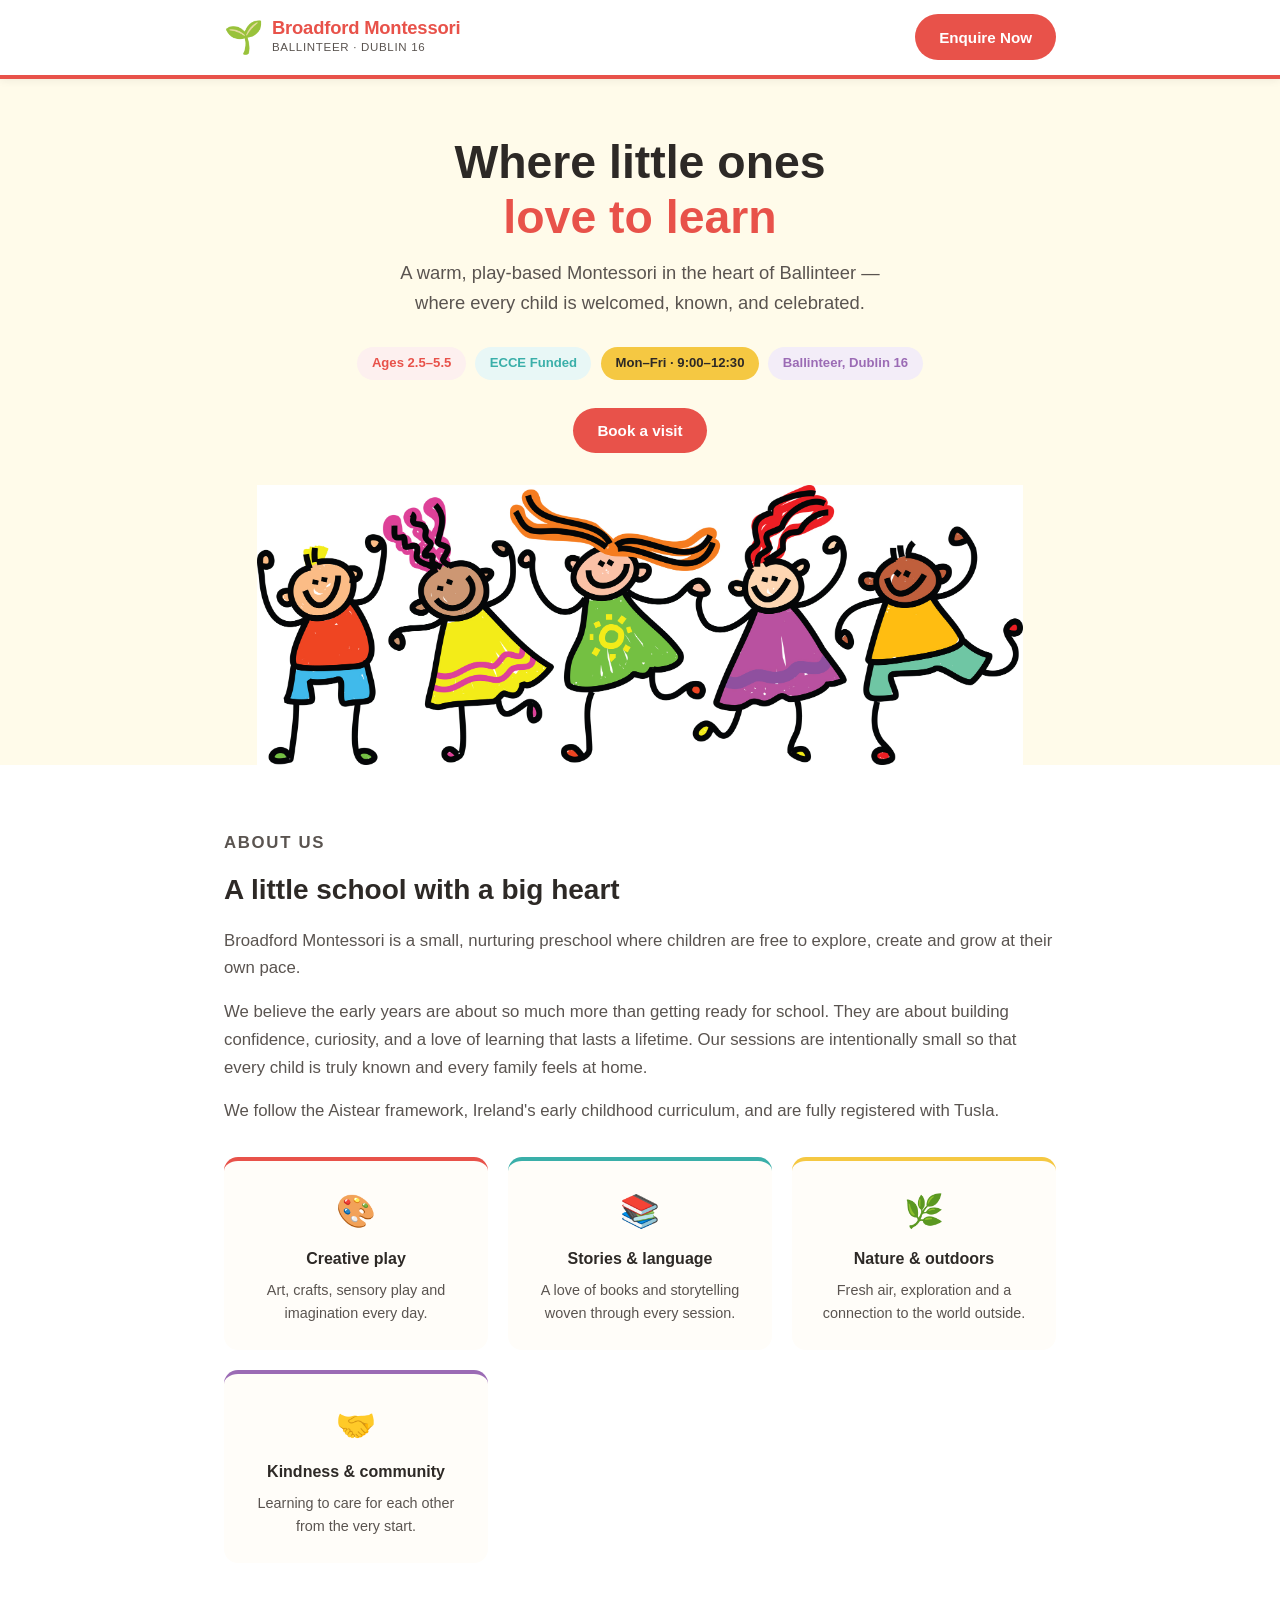
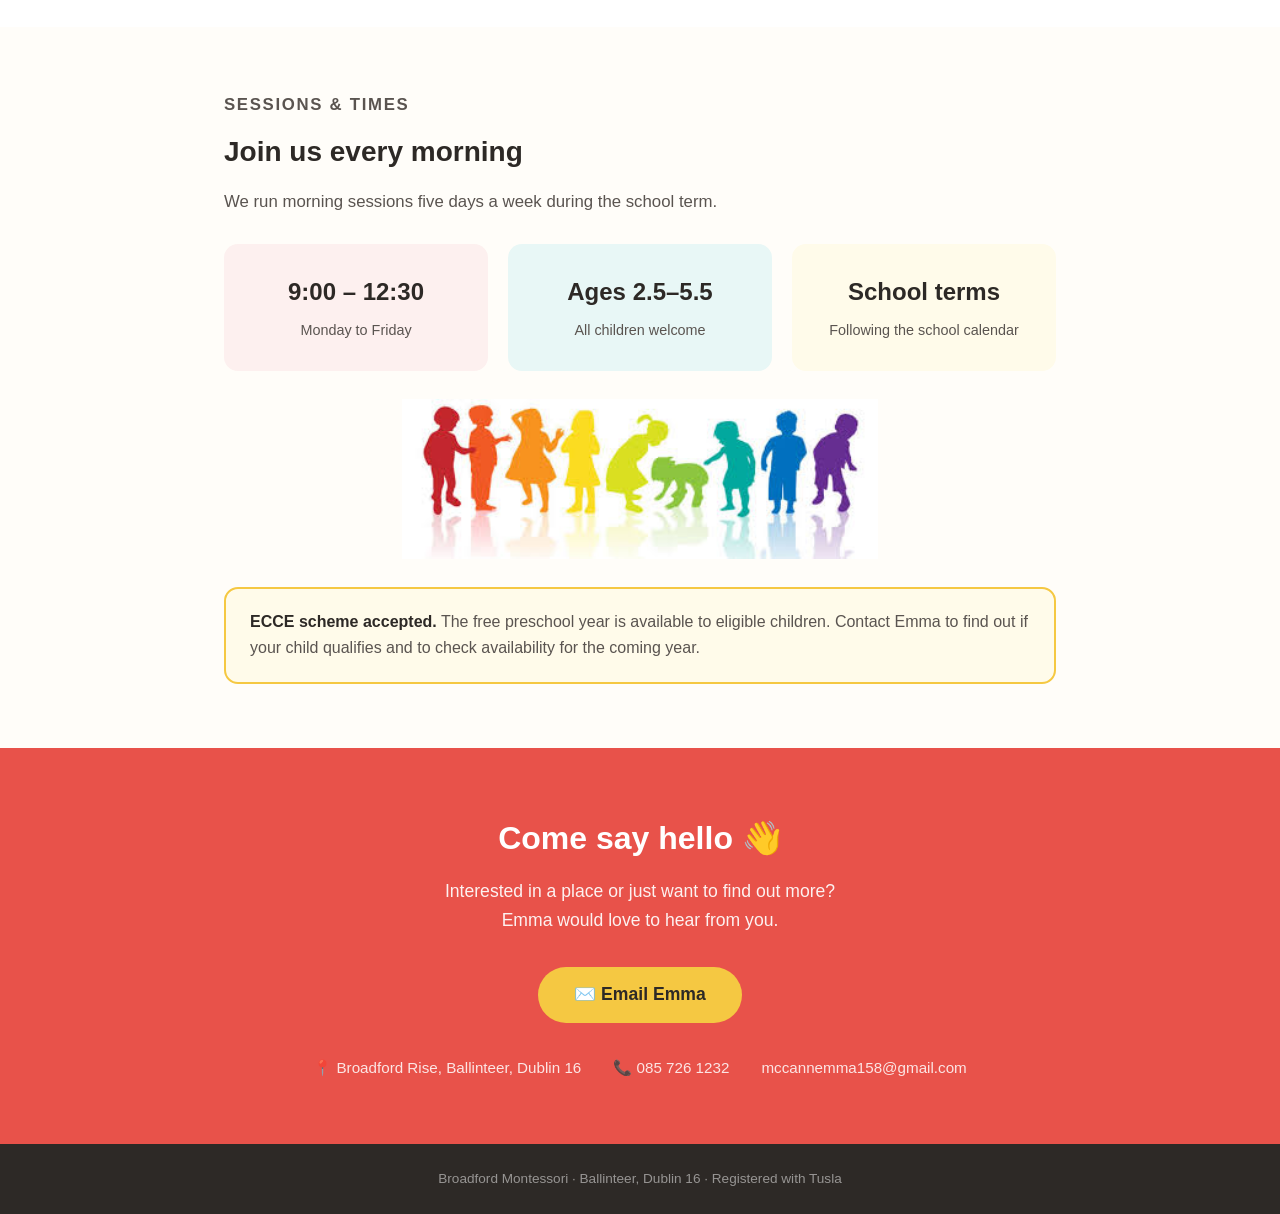
==== index.html @ edad9952 "Initial commit: Broadford Montessori placeholder site One-page site with hero, about, sessions and c" ====
<!DOCTYPE html>
<html lang="en">
<head>
  <meta charset="UTF-8">
  <meta name="viewport" content="width=device-width, initial-scale=1.0">
  <title>Broadford Montessori | Play-Based Early Learning in Ballinteer, Dublin 16</title>
  <meta name="description" content="Broadford Montessori offers play-based early learning for children aged 2.5–5.5 in Ballinteer, Dublin 16. ECCE funded. Morning sessions 9:00am–12:30pm.">
  <link rel="stylesheet" href="styles.css">
  <meta property="og:type" content="website">
  <meta property="og:site_name" content="Broadford Montessori">
  <meta property="og:title" content="Broadford Montessori | Play-Based Early Learning in Ballinteer">
  <meta property="og:description" content="Play-based early learning for children aged 2.5–5.5 in Ballinteer, Dublin 16. ECCE funded. Morning sessions 9:00am–12:30pm.">
  <meta property="og:url" content="https://broadfordmontessori.ie">
  <meta name="twitter:card" content="summary_large_image">
</head>
<body>

  <header class="site-header">
    <div class="container header-inner">
      <a href="#" class="logo-link" aria-label="Broadford Montessori, home">
        <span class="logo-icon" aria-hidden="true">🌱</span>
        <span class="logo-text">
          <span class="logo-title">Broadford Montessori</span>
          <span class="logo-sub">Ballinteer · Dublin 16</span>
        </span>
      </a>
      <a href="#contact" class="btn btn-primary header-cta">Enquire Now</a>
    </div>
  </header>

  <section class="hero">
    <div class="container">
      <div class="hero-text">
        <h1>Where little ones<br><span>love to learn</span></h1>
        <p>A warm, play-based Montessori in the heart of Ballinteer — where every child is welcomed, known, and celebrated.</p>
        <div class="hero-badges">
          <span class="badge badge-coral">Ages 2.5–5.5</span>
          <span class="badge badge-teal">ECCE Funded</span>
          <span class="badge badge-yellow">Mon–Fri · 9:00–12:30</span>
          <span class="badge badge-purple">Ballinteer, Dublin 16</span>
        </div>
        <a href="#contact" class="btn btn-primary">Book a visit</a>
      </div>
    </div>
    <img src="assets/images/Kids_cartoon.jpg" alt="Joyful children" class="hero-image" aria-hidden="true">
  </section>

  <section class="section section-alt" id="about">
    <div class="container">
      <p class="section-label">About us</p>
      <h2 class="section-title">A little school with a big heart</h2>
      <p class="lead">Broadford Montessori is a small, nurturing preschool where children are free to explore, create and grow at their own pace.</p>
      <p>We believe the early years are about so much more than getting ready for school. They are about building confidence, curiosity, and a love of learning that lasts a lifetime. Our sessions are intentionally small so that every child is truly known and every family feels at home.</p>
      <p>We follow the Aistear framework, Ireland's early childhood curriculum, and are fully registered with Tusla.</p>

      <div class="pillars">
        <div class="pillar">
          <div class="pillar-icon">🎨</div>
          <h3>Creative play</h3>
          <p>Art, crafts, sensory play and imagination every day.</p>
        </div>
        <div class="pillar">
          <div class="pillar-icon">📚</div>
          <h3>Stories &amp; language</h3>
          <p>A love of books and storytelling woven through every session.</p>
        </div>
        <div class="pillar">
          <div class="pillar-icon">🌿</div>
          <h3>Nature &amp; outdoors</h3>
          <p>Fresh air, exploration and a connection to the world outside.</p>
        </div>
        <div class="pillar">
          <div class="pillar-icon">🤝</div>
          <h3>Kindness &amp; community</h3>
          <p>Learning to care for each other from the very start.</p>
        </div>
      </div>
    </div>
  </section>

  <section class="section" id="sessions">
    <div class="container">
      <p class="section-label">Sessions &amp; times</p>
      <h2 class="section-title">Join us every morning</h2>
      <p>We run morning sessions five days a week during the school term.</p>

      <div class="sessions-row">
        <div class="session-card coral">
          <span class="time">9:00 – 12:30</span>
          <span class="label">Monday to Friday</span>
        </div>
        <div class="session-card teal">
          <span class="time">Ages 2.5–5.5</span>
          <span class="label">All children welcome</span>
        </div>
        <div class="session-card yellow">
          <span class="time">School terms</span>
          <span class="label">Following the school calendar</span>
        </div>
      </div>

      <img src="assets/images/rainbow kids.jpeg" alt="Children playing" class="sessions-image" aria-hidden="true">

      <div class="ecce-box">
        <strong>ECCE scheme accepted.</strong> The free preschool year is available to eligible children. Contact Emma to find out if your child qualifies and to check availability for the coming year.
      </div>
    </div>
  </section>

  <section class="contact-section" id="contact">
    <div class="container">
      <h2>Come say hello 👋</h2>
      <p>Interested in a place or just want to find out more?<br>Emma would love to hear from you.</p>
      <a href="mailto:mccannemma158@gmail.com" class="btn btn-yellow" style="font-size:1.1rem;padding:0.85rem 2.25rem;">✉️ Email Emma</a>
      <div class="contact-details">
        <span>📍 Broadford Rise, Ballinteer, Dublin 16</span>
        <a href="tel:+353857261232">📞 085 726 1232</a>
        <a href="mailto:mccannemma158@gmail.com">mccannemma158@gmail.com</a>
      </div>
    </div>
  </section>

  <footer class="site-footer">
    <div class="container">
      <p>Broadford Montessori · Ballinteer, Dublin 16 · Registered with Tusla</p>
    </div>
  </footer>

</body>
</html>
---- styles.css ----
/* ===========================
   Broadford Montessori – Styles
   =========================== */

:root {
  --coral:       #e8524a;
  --coral-light: #fdf0ef;
  --yellow:      #f5c842;
  --yellow-light:#fffbea;
  --teal:        #3aafa9;
  --teal-light:  #e8f7f6;
  --purple:      #9b6bb5;
  --white:       #ffffff;
  --cream:       #fffdf9;
  --text-dark:   #2d2926;
  --text-mid:    #5a5450;
  --radius:      14px;
}

*, *::before, *::after { box-sizing: border-box; margin: 0; padding: 0; }
html { scroll-behavior: smooth; }

body {
  font-family: -apple-system, BlinkMacSystemFont, "Segoe UI", Roboto, sans-serif;
  background: var(--cream);
  color: var(--text-dark);
  line-height: 1.65;
}

.container {
  max-width: 880px;
  margin: 0 auto;
  padding: 0 1.5rem;
}

/* ── Header ── */
.site-header {
  background: var(--white);
  border-bottom: 4px solid var(--coral);
  padding: 0.9rem 0;
  position: sticky;
  top: 0;
  z-index: 100;
  box-shadow: 0 2px 8px rgba(0,0,0,0.06);
}

.header-inner {
  display: flex;
  align-items: center;
  justify-content: space-between;
}

.logo-link {
  text-decoration: none;
  display: flex;
  align-items: center;
  gap: 0.5rem;
}

.logo-icon {
  font-size: 2rem;
  line-height: 1;
}

.logo-text { display: flex; flex-direction: column; }
.logo-title {
  font-size: 1.15rem;
  font-weight: 800;
  color: var(--coral);
  line-height: 1.1;
  letter-spacing: -0.01em;
}
.logo-sub {
  font-size: 0.72rem;
  color: var(--text-mid);
  text-transform: uppercase;
  letter-spacing: 0.06em;
}

.btn {
  display: inline-block;
  padding: 0.65rem 1.5rem;
  border-radius: 30px;
  font-weight: 700;
  text-decoration: none;
  font-size: 0.95rem;
  cursor: pointer;
  border: none;
  transition: transform 0.1s, box-shadow 0.1s;
}

.btn:hover { transform: translateY(-1px); box-shadow: 0 4px 12px rgba(0,0,0,0.15); }

.btn-primary { background: var(--coral); color: var(--white); }
.btn-yellow  { background: var(--yellow); color: var(--text-dark); }
.btn-teal    { background: var(--teal);   color: var(--white); }

/* ── Hero ── */
.hero {
  background: var(--yellow-light);
  padding: 3.5rem 0 0;
  text-align: center;
  overflow: hidden;
}

.hero-text { padding-bottom: 2rem; }

.hero h1 {
  font-size: clamp(2rem, 5vw, 2.9rem);
  font-weight: 800;
  color: var(--text-dark);
  margin-bottom: 0.75rem;
  line-height: 1.2;
}

.hero h1 span { color: var(--coral); }

.hero p {
  font-size: 1.15rem;
  color: var(--text-mid);
  max-width: 500px;
  margin: 0 auto 1.75rem;
}

.hero-badges {
  display: flex;
  gap: 0.6rem;
  justify-content: center;
  flex-wrap: wrap;
  margin-bottom: 1.75rem;
}

.badge {
  padding: 0.35rem 0.9rem;
  border-radius: 20px;
  font-size: 0.82rem;
  font-weight: 600;
}

.badge-coral  { background: var(--coral-light); color: var(--coral); }
.badge-teal   { background: var(--teal-light);  color: var(--teal); }
.badge-yellow { background: var(--yellow);       color: var(--text-dark); }
.badge-purple { background: #f3edf8;             color: var(--purple); }

.hero-image {
  width: 100%;
  max-height: 280px;
  object-fit: contain;
  object-position: bottom;
  display: block;
}

/* ── Sections ── */
.section { padding: 4rem 0; }
.section-alt { background: var(--white); }

.section-label {
  font-size: 0.78rem;
  font-weight: 700;
  text-transform: uppercase;
  letter-spacing: 0.1em;
  color: var(--coral);
  margin-bottom: 0.5rem;
}

.section-title {
  font-size: 1.75rem;
  font-weight: 800;
  color: var(--text-dark);
  margin-bottom: 1.25rem;
  line-height: 1.2;
}

.section p {
  color: var(--text-mid);
  margin-bottom: 1rem;
  font-size: 1.05rem;
}

.section p:last-of-type { margin-bottom: 0; }

.lead {
  font-size: 1.1rem;
  color: var(--text-dark);
  font-weight: 500;
  margin-bottom: 1rem;
}

/* ── About pillars ── */
.pillars {
  display: grid;
  grid-template-columns: repeat(auto-fit, minmax(200px, 1fr));
  gap: 1.25rem;
  margin-top: 2rem;
}

.pillar {
  background: var(--cream);
  border-radius: var(--radius);
  padding: 1.5rem;
  text-align: center;
  border-top: 4px solid var(--coral);
}

.pillar:nth-child(2) { border-top-color: var(--teal); }
.pillar:nth-child(3) { border-top-color: var(--yellow); }
.pillar:nth-child(4) { border-top-color: var(--purple); }

.pillar-icon { font-size: 2rem; margin-bottom: 0.5rem; }
.pillar h3   { font-size: 1rem; font-weight: 700; margin-bottom: 0.4rem; color: var(--text-dark); }
.pillar p    { font-size: 0.9rem; color: var(--text-mid); margin: 0; }

/* ── Sessions ── */
.sessions-row {
  display: grid;
  grid-template-columns: repeat(auto-fit, minmax(200px, 1fr));
  gap: 1.25rem;
  margin: 1.75rem 0;
}

.session-card {
  border-radius: var(--radius);
  padding: 1.75rem 1.5rem;
  text-align: center;
}

.session-card.coral  { background: var(--coral-light); }
.session-card.teal   { background: var(--teal-light); }
.session-card.yellow { background: var(--yellow-light); }

.session-card .time {
  font-size: 1.5rem;
  font-weight: 800;
  color: var(--text-dark);
  display: block;
  margin-bottom: 0.3rem;
}

.session-card .label {
  font-size: 0.9rem;
  color: var(--text-mid);
  font-weight: 500;
}

.sessions-image {
  width: 100%;
  max-height: 160px;
  object-fit: contain;
  display: block;
  margin: 1.5rem auto 0;
}

.ecce-box {
  background: var(--yellow-light);
  border: 2px solid var(--yellow);
  border-radius: var(--radius);
  padding: 1.25rem 1.5rem;
  margin-top: 1.75rem;
  font-size: 1rem;
  color: var(--text-mid);
}

.ecce-box strong { color: var(--text-dark); }

/* ── Contact ── */
.contact-section {
  background: var(--coral);
  color: var(--white);
  padding: 4rem 0;
  text-align: center;
}

.contact-section h2 {
  font-size: 2rem;
  font-weight: 800;
  margin-bottom: 0.75rem;
}

.contact-section p {
  opacity: 0.92;
  margin-bottom: 2rem;
  font-size: 1.1rem;
  color: var(--white);
}

.contact-details {
  display: flex;
  gap: 2rem;
  justify-content: center;
  flex-wrap: wrap;
  margin-top: 2rem;
  font-size: 0.95rem;
}

.contact-details a, .contact-details span {
  color: rgba(255,255,255,0.85);
  text-decoration: none;
}

.contact-details a:hover { color: var(--white); text-decoration: underline; }

/* ── Footer ── */
.site-footer {
  background: var(--text-dark);
  color: rgba(255,255,255,0.5);
  text-align: center;
  padding: 1.5rem 0;
  font-size: 0.85rem;
}

/* ── Mobile ── */
@media (max-width: 600px) {
  .header-cta { display: none; }
  .hero { padding: 2.5rem 0 0; }
  .hero-image { max-height: 200px; }
}
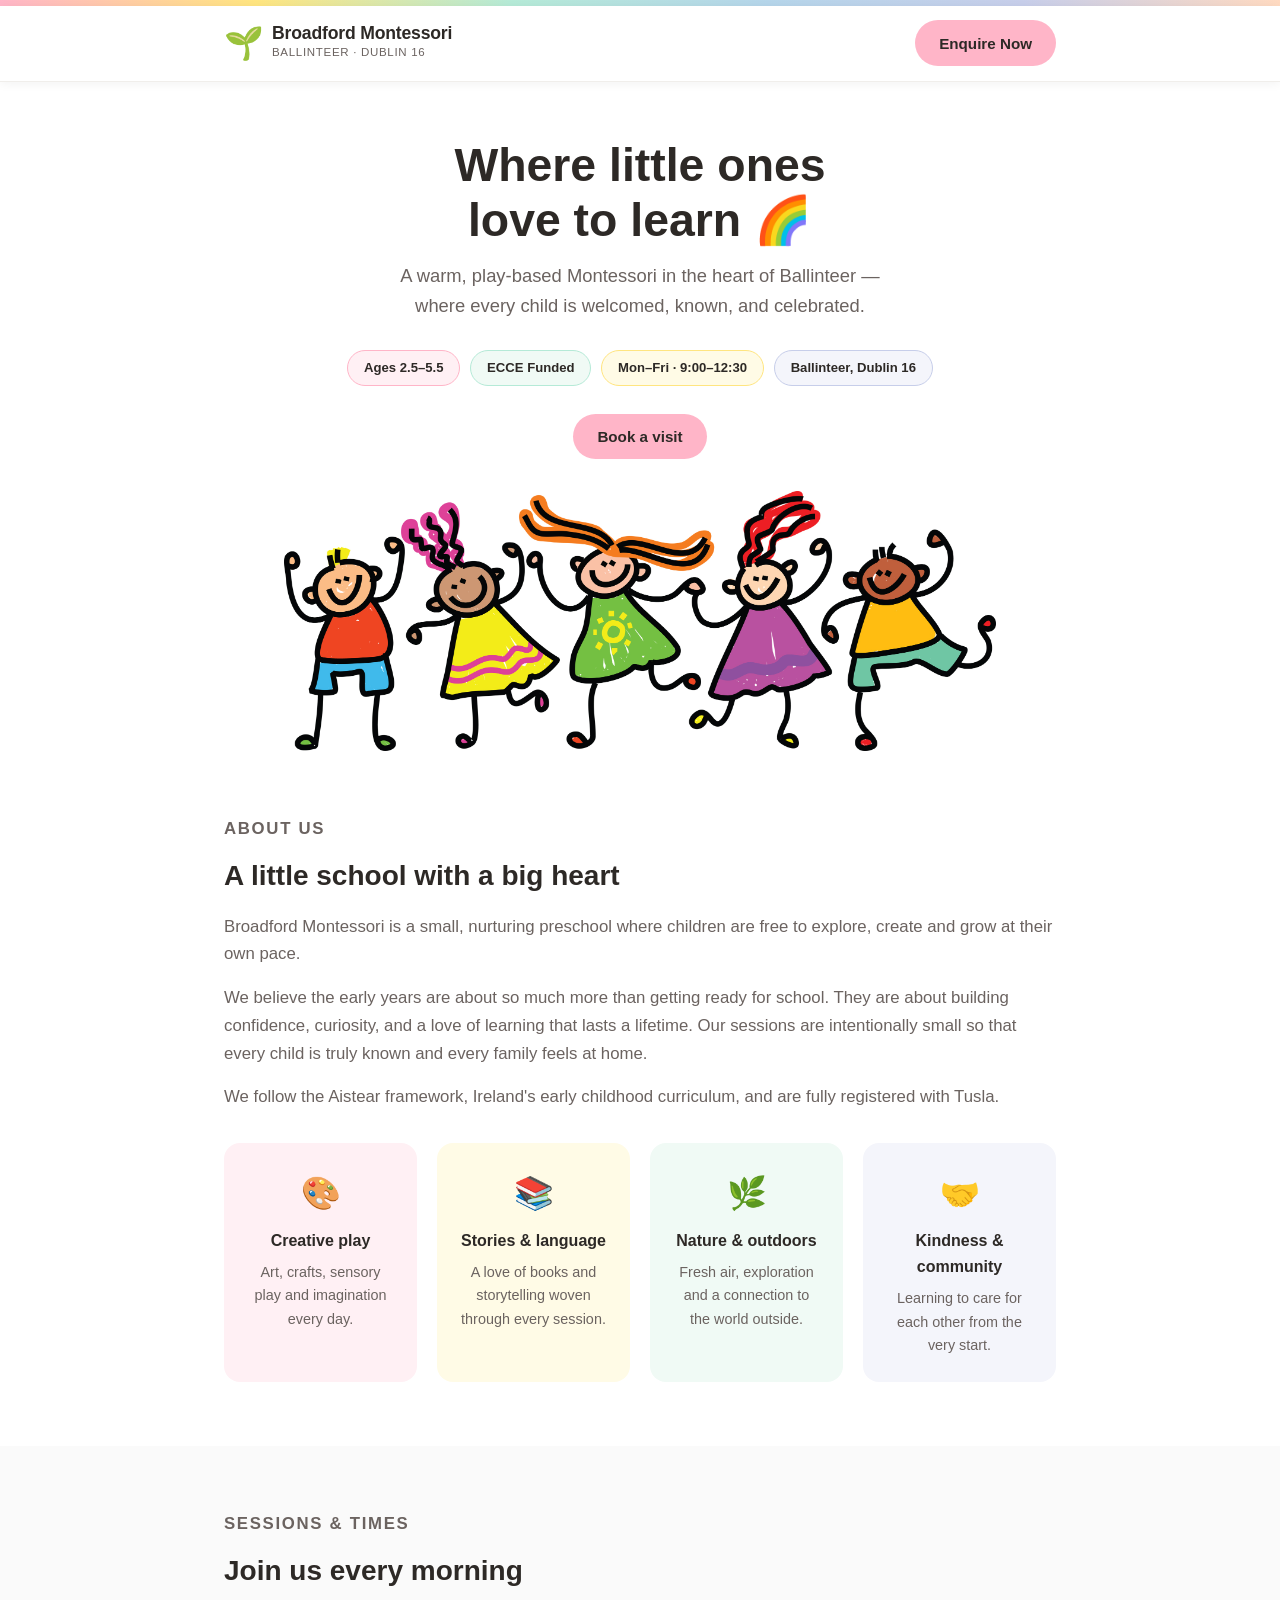
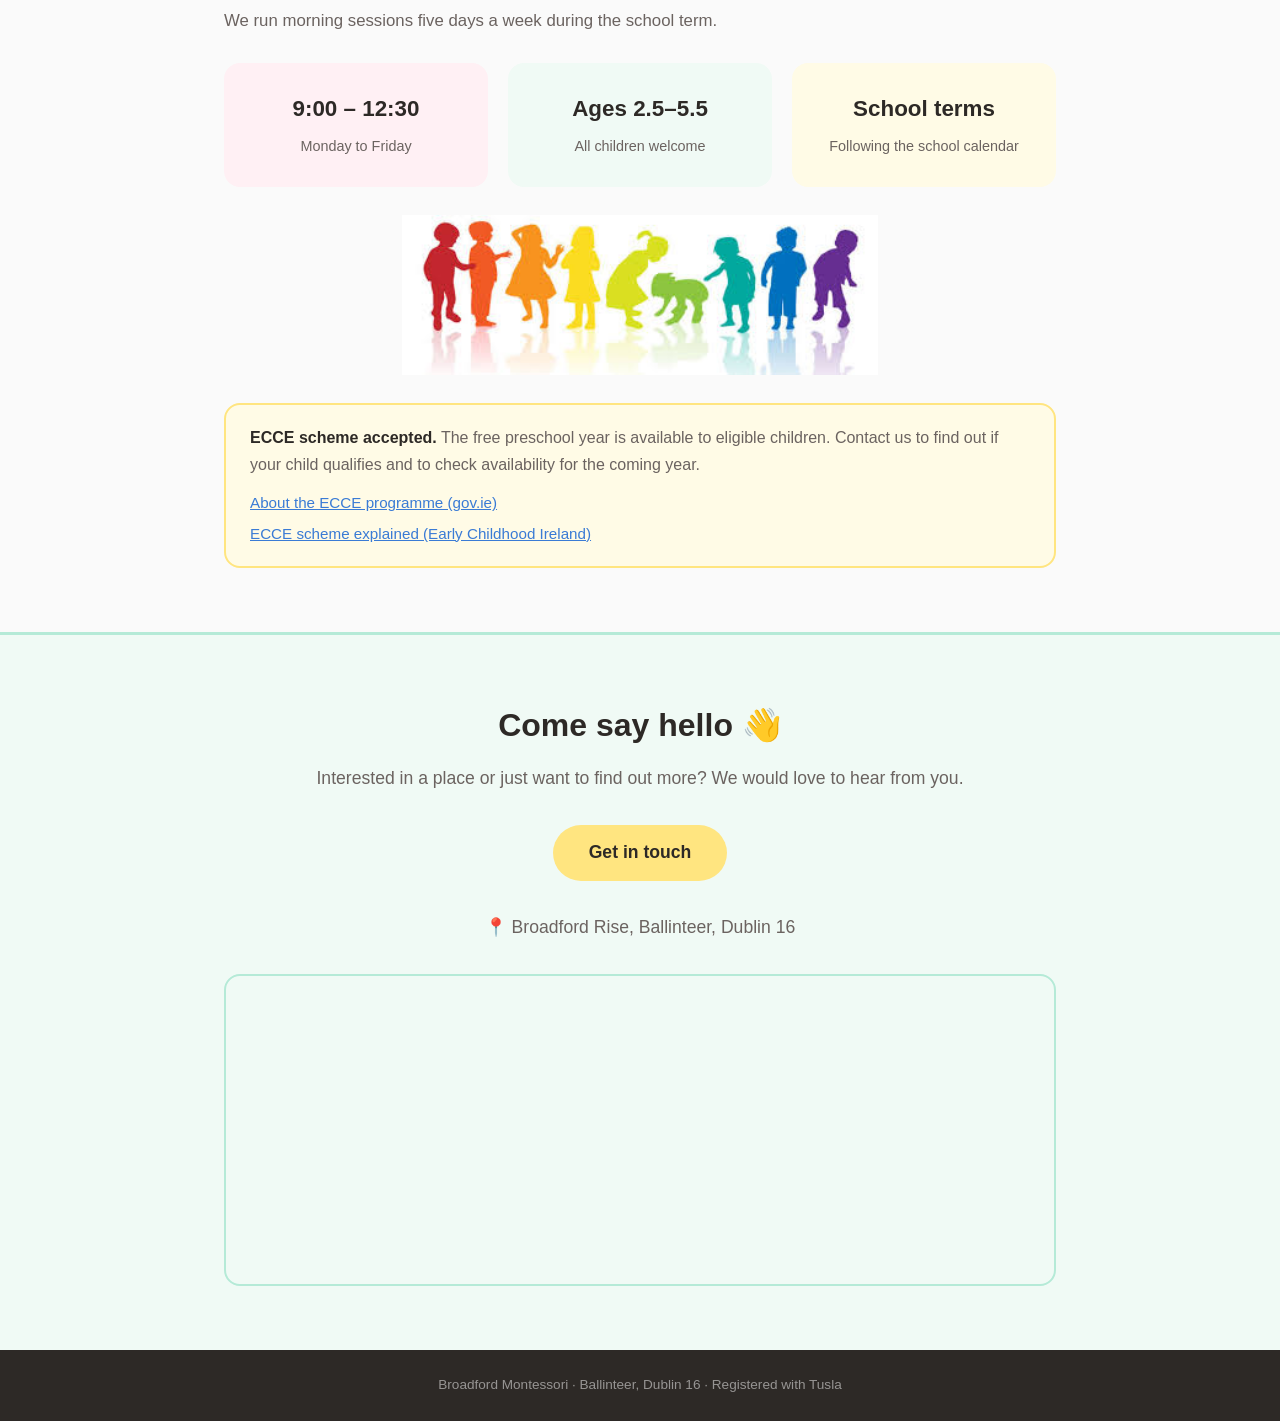
==== commit 9b87abcc: "Pastel rainbow redesign, hide contact details, add ECCE links and map White background with pastel r" ====
--- a/index.html
+++ b/index.html
@@ -15,6 +15,8 @@
 </head>
 <body>
 
+  <div class="rainbow-bar"></div>
+
   <header class="site-header">
     <div class="container header-inner">
       <a href="#" class="logo-link" aria-label="Broadford Montessori, home">
@@ -24,28 +26,28 @@
           <span class="logo-sub">Ballinteer · Dublin 16</span>
         </span>
       </a>
-      <a href="#contact" class="btn btn-primary header-cta">Enquire Now</a>
+      <a href="#contact" class="btn btn-pink header-cta">Enquire Now</a>
     </div>
   </header>
 
   <section class="hero">
     <div class="container">
       <div class="hero-text">
-        <h1>Where little ones<br><span>love to learn</span></h1>
+        <h1>Where little ones<br>love to learn 🌈</h1>
         <p>A warm, play-based Montessori in the heart of Ballinteer — where every child is welcomed, known, and celebrated.</p>
         <div class="hero-badges">
-          <span class="badge badge-coral">Ages 2.5–5.5</span>
-          <span class="badge badge-teal">ECCE Funded</span>
+          <span class="badge badge-pink">Ages 2.5–5.5</span>
+          <span class="badge badge-mint">ECCE Funded</span>
           <span class="badge badge-yellow">Mon–Fri · 9:00–12:30</span>
-          <span class="badge badge-purple">Ballinteer, Dublin 16</span>
+          <span class="badge badge-lav">Ballinteer, Dublin 16</span>
         </div>
-        <a href="#contact" class="btn btn-primary">Book a visit</a>
+        <a href="#contact" class="btn btn-pink">Book a visit</a>
       </div>
     </div>
     <img src="assets/images/Kids_cartoon.jpg" alt="Joyful children" class="hero-image" aria-hidden="true">
   </section>
 
-  <section class="section section-alt" id="about">
+  <section class="section" id="about">
     <div class="container">
       <p class="section-label">About us</p>
       <h2 class="section-title">A little school with a big heart</h2>
@@ -78,18 +80,18 @@
     </div>
   </section>
 
-  <section class="section" id="sessions">
+  <section class="section" style="background:#fafafa;" id="sessions">
     <div class="container">
       <p class="section-label">Sessions &amp; times</p>
       <h2 class="section-title">Join us every morning</h2>
       <p>We run morning sessions five days a week during the school term.</p>
 
       <div class="sessions-row">
-        <div class="session-card coral">
+        <div class="session-card pink">
           <span class="time">9:00 – 12:30</span>
           <span class="label">Monday to Friday</span>
         </div>
-        <div class="session-card teal">
+        <div class="session-card mint">
           <span class="time">Ages 2.5–5.5</span>
           <span class="label">All children welcome</span>
         </div>
@@ -102,7 +104,11 @@
       <img src="assets/images/rainbow kids.jpeg" alt="Children playing" class="sessions-image" aria-hidden="true">
 
       <div class="ecce-box">
-        <strong>ECCE scheme accepted.</strong> The free preschool year is available to eligible children. Contact Emma to find out if your child qualifies and to check availability for the coming year.
+        <strong>ECCE scheme accepted.</strong> The free preschool year is available to eligible children. Contact us to find out if your child qualifies and to check availability for the coming year.
+        <div class="ecce-links">
+          <a href="https://www.gov.ie/en/department-of-children-disability-and-equality/publications/early-childhood-care-and-education-programme-ecce/" target="_blank" rel="noopener">About the ECCE programme (gov.ie)</a>
+          <a href="https://www.earlychildhoodireland.ie/childcare-search/the-ecce-scheme/" target="_blank" rel="noopener">ECCE scheme explained (Early Childhood Ireland)</a>
+        </div>
       </div>
     </div>
   </section>
@@ -110,12 +116,11 @@
   <section class="contact-section" id="contact">
     <div class="container">
       <h2>Come say hello 👋</h2>
-      <p>Interested in a place or just want to find out more?<br>Emma would love to hear from you.</p>
-      <a href="mailto:mccannemma158@gmail.com" class="btn btn-yellow" style="font-size:1.1rem;padding:0.85rem 2.25rem;">✉️ Email Emma</a>
-      <div class="contact-details">
-        <span>📍 Broadford Rise, Ballinteer, Dublin 16</span>
-        <a href="tel:+353857261232">📞 085 726 1232</a>
-        <a href="mailto:mccannemma158@gmail.com">mccannemma158@gmail.com</a>
+      <p>Interested in a place or just want to find out more? We would love to hear from you.</p>
+      <a href="mailto:mccannemma158@gmail.com" class="btn btn-yellow" style="font-size:1.1rem;padding:0.85rem 2.25rem;">Get in touch</a>
+      <p class="contact-address">📍 Broadford Rise, Ballinteer, Dublin 16</p>
+      <div class="map-shell">
+        <iframe src="https://www.google.com/maps/embed?pb=!1m18!1m12!1m3!1d2385.793290486956!2d-6.259234623258485!3d53.275323272268814!2m3!1f0!2f0!3f0!3m2!1i1024!2i768!4f13.1!3m3!1m2!1s0x48670bd69d5f4431%3A0xcf101df83e568f32!2s115th%20Ballinteer%20Scout%20Group!5e0!3m2!1sen!2sie!4v1776211338834!5m2!1sen!2sie" height="300" style="border:0;width:100%;" allowfullscreen="" loading="lazy" referrerpolicy="no-referrer-when-downgrade" title="Broadford Montessori location on Google Maps"></iframe>
       </div>
     </div>
   </section>
--- a/styles.css
+++ b/styles.css
@@ -3,18 +3,22 @@
    =========================== */
 
 :root {
-  --coral:       #e8524a;
-  --coral-light: #fdf0ef;
-  --yellow:      #f5c842;
-  --yellow-light:#fffbea;
-  --teal:        #3aafa9;
-  --teal-light:  #e8f7f6;
-  --purple:      #9b6bb5;
-  --white:       #ffffff;
-  --cream:       #fffdf9;
-  --text-dark:   #2d2926;
-  --text-mid:    #5a5450;
-  --radius:      14px;
+  --pink:     #ffb5c8;
+  --pink-bg:  #fff0f4;
+  --yellow:   #ffe580;
+  --yellow-bg:#fffbe6;
+  --mint:     #b5ead7;
+  --mint-bg:  #f0faf5;
+  --lavender: #c7ceea;
+  --lav-bg:   #f4f5fb;
+  --peach:    #ffdac1;
+  --peach-bg: #fff6f0;
+  --sky:      #b5d5ea;
+  --sky-bg:   #f0f7fc;
+  --white:    #ffffff;
+  --text:     #2d2926;
+  --text-mid: #6b6360;
+  --radius:   16px;
 }
 
 *, *::before, *::after { box-sizing: border-box; margin: 0; padding: 0; }
@@ -22,8 +26,8 @@
 
 body {
   font-family: -apple-system, BlinkMacSystemFont, "Segoe UI", Roboto, sans-serif;
-  background: var(--cream);
-  color: var(--text-dark);
+  background: var(--white);
+  color: var(--text);
   line-height: 1.65;
 }
 
@@ -33,15 +37,21 @@
   padding: 0 1.5rem;
 }
 
+/* ── Rainbow top bar ── */
+.rainbow-bar {
+  height: 6px;
+  background: linear-gradient(to right, #ffb5c8, #ffe580, #b5ead7, #b5d5ea, #c7ceea, #ffdac1);
+}
+
 /* ── Header ── */
 .site-header {
   background: var(--white);
-  border-bottom: 4px solid var(--coral);
+  border-bottom: 1px solid #f0eeeb;
   padding: 0.9rem 0;
   position: sticky;
   top: 0;
   z-index: 100;
-  box-shadow: 0 2px 8px rgba(0,0,0,0.06);
+  box-shadow: 0 2px 10px rgba(0,0,0,0.05);
 }
 
 .header-inner {
@@ -57,16 +67,13 @@
   gap: 0.5rem;
 }
 
-.logo-icon {
-  font-size: 2rem;
-  line-height: 1;
-}
+.logo-icon { font-size: 2rem; line-height: 1; }
 
 .logo-text { display: flex; flex-direction: column; }
 .logo-title {
-  font-size: 1.15rem;
-  font-weight: 800;
-  color: var(--coral);
+  font-size: 1.1rem;
+  font-weight: 800;
+  color: var(--text);
   line-height: 1.1;
   letter-spacing: -0.01em;
 }
@@ -89,15 +96,15 @@
   transition: transform 0.1s, box-shadow 0.1s;
 }
 
-.btn:hover { transform: translateY(-1px); box-shadow: 0 4px 12px rgba(0,0,0,0.15); }
-
-.btn-primary { background: var(--coral); color: var(--white); }
-.btn-yellow  { background: var(--yellow); color: var(--text-dark); }
-.btn-teal    { background: var(--teal);   color: var(--white); }
+.btn:hover { transform: translateY(-1px); box-shadow: 0 4px 14px rgba(0,0,0,0.12); }
+
+.btn-pink    { background: var(--pink);    color: var(--text); }
+.btn-yellow  { background: var(--yellow);  color: var(--text); }
+.btn-mint    { background: var(--mint);    color: var(--text); }
 
 /* ── Hero ── */
 .hero {
-  background: var(--yellow-light);
+  background: var(--white);
   padding: 3.5rem 0 0;
   text-align: center;
   overflow: hidden;
@@ -108,12 +115,10 @@
 .hero h1 {
   font-size: clamp(2rem, 5vw, 2.9rem);
   font-weight: 800;
-  color: var(--text-dark);
+  color: var(--text);
   margin-bottom: 0.75rem;
   line-height: 1.2;
 }
-
-.hero h1 span { color: var(--coral); }
 
 .hero p {
   font-size: 1.15rem;
@@ -131,20 +136,21 @@
 }
 
 .badge {
-  padding: 0.35rem 0.9rem;
+  padding: 0.38rem 1rem;
   border-radius: 20px;
   font-size: 0.82rem;
   font-weight: 600;
-}
-
-.badge-coral  { background: var(--coral-light); color: var(--coral); }
-.badge-teal   { background: var(--teal-light);  color: var(--teal); }
-.badge-yellow { background: var(--yellow);       color: var(--text-dark); }
-.badge-purple { background: #f3edf8;             color: var(--purple); }
+  color: var(--text);
+}
+
+.badge-pink    { background: var(--pink-bg);   border: 1.5px solid var(--pink); }
+.badge-yellow  { background: var(--yellow-bg); border: 1.5px solid var(--yellow); }
+.badge-mint    { background: var(--mint-bg);   border: 1.5px solid var(--mint); }
+.badge-lav     { background: var(--lav-bg);    border: 1.5px solid var(--lavender); }
 
 .hero-image {
   width: 100%;
-  max-height: 280px;
+  max-height: 260px;
   object-fit: contain;
   object-position: bottom;
   display: block;
@@ -152,21 +158,20 @@
 
 /* ── Sections ── */
 .section { padding: 4rem 0; }
-.section-alt { background: var(--white); }
 
 .section-label {
   font-size: 0.78rem;
   font-weight: 700;
   text-transform: uppercase;
   letter-spacing: 0.1em;
-  color: var(--coral);
+  color: var(--text-mid);
   margin-bottom: 0.5rem;
 }
 
 .section-title {
   font-size: 1.75rem;
   font-weight: 800;
-  color: var(--text-dark);
+  color: var(--text);
   margin-bottom: 1.25rem;
   line-height: 1.2;
 }
@@ -178,36 +183,29 @@
 }
 
 .section p:last-of-type { margin-bottom: 0; }
-
-.lead {
-  font-size: 1.1rem;
-  color: var(--text-dark);
-  font-weight: 500;
-  margin-bottom: 1rem;
-}
-
-/* ── About pillars ── */
+.lead { font-size: 1.1rem; color: var(--text); font-weight: 500; margin-bottom: 1rem; }
+
+/* ── Pillars ── */
 .pillars {
   display: grid;
-  grid-template-columns: repeat(auto-fit, minmax(200px, 1fr));
+  grid-template-columns: repeat(auto-fit, minmax(190px, 1fr));
   gap: 1.25rem;
   margin-top: 2rem;
 }
 
 .pillar {
-  background: var(--cream);
   border-radius: var(--radius);
   padding: 1.5rem;
   text-align: center;
-  border-top: 4px solid var(--coral);
-}
-
-.pillar:nth-child(2) { border-top-color: var(--teal); }
-.pillar:nth-child(3) { border-top-color: var(--yellow); }
-.pillar:nth-child(4) { border-top-color: var(--purple); }
+}
+
+.pillar:nth-child(1) { background: var(--pink-bg); }
+.pillar:nth-child(2) { background: var(--yellow-bg); }
+.pillar:nth-child(3) { background: var(--mint-bg); }
+.pillar:nth-child(4) { background: var(--lav-bg); }
 
 .pillar-icon { font-size: 2rem; margin-bottom: 0.5rem; }
-.pillar h3   { font-size: 1rem; font-weight: 700; margin-bottom: 0.4rem; color: var(--text-dark); }
+.pillar h3   { font-size: 1rem; font-weight: 700; margin-bottom: 0.4rem; color: var(--text); }
 .pillar p    { font-size: 0.9rem; color: var(--text-mid); margin: 0; }
 
 /* ── Sessions ── */
@@ -224,14 +222,14 @@
   text-align: center;
 }
 
-.session-card.coral  { background: var(--coral-light); }
-.session-card.teal   { background: var(--teal-light); }
-.session-card.yellow { background: var(--yellow-light); }
+.session-card.pink    { background: var(--pink-bg); }
+.session-card.mint    { background: var(--mint-bg); }
+.session-card.yellow  { background: var(--yellow-bg); }
 
 .session-card .time {
-  font-size: 1.5rem;
-  font-weight: 800;
-  color: var(--text-dark);
+  font-size: 1.4rem;
+  font-weight: 800;
+  color: var(--text);
   display: block;
   margin-bottom: 0.3rem;
 }
@@ -251,7 +249,7 @@
 }
 
 .ecce-box {
-  background: var(--yellow-light);
+  background: var(--yellow-bg);
   border: 2px solid var(--yellow);
   border-radius: var(--radius);
   padding: 1.25rem 1.5rem;
@@ -260,48 +258,56 @@
   color: var(--text-mid);
 }
 
-.ecce-box strong { color: var(--text-dark); }
+.ecce-box strong { color: var(--text); }
+
+.ecce-links {
+  margin-top: 0.75rem;
+  display: flex;
+  flex-direction: column;
+  gap: 0.35rem;
+  font-size: 0.95rem;
+}
+
+.ecce-links a { color: #3a7bd5; }
+.ecce-links a:hover { text-decoration: underline; }
 
 /* ── Contact ── */
 .contact-section {
-  background: var(--coral);
-  color: var(--white);
+  background: var(--mint-bg);
   padding: 4rem 0;
   text-align: center;
+  border-top: 3px solid var(--mint);
 }
 
 .contact-section h2 {
   font-size: 2rem;
   font-weight: 800;
   margin-bottom: 0.75rem;
-}
-
-.contact-section p {
-  opacity: 0.92;
+  color: var(--text);
+}
+
+.contact-section > .container > p {
+  color: var(--text-mid);
   margin-bottom: 2rem;
   font-size: 1.1rem;
-  color: var(--white);
-}
-
-.contact-details {
-  display: flex;
-  gap: 2rem;
-  justify-content: center;
-  flex-wrap: wrap;
+}
+
+.contact-address {
   margin-top: 2rem;
   font-size: 0.95rem;
-}
-
-.contact-details a, .contact-details span {
-  color: rgba(255,255,255,0.85);
-  text-decoration: none;
-}
-
-.contact-details a:hover { color: var(--white); text-decoration: underline; }
+  color: var(--text-mid);
+}
+
+.map-shell {
+  margin-top: 2rem;
+  border-radius: var(--radius);
+  overflow: hidden;
+  border: 2px solid var(--mint);
+}
 
 /* ── Footer ── */
 .site-footer {
-  background: var(--text-dark);
+  background: var(--text);
   color: rgba(255,255,255,0.5);
   text-align: center;
   padding: 1.5rem 0;
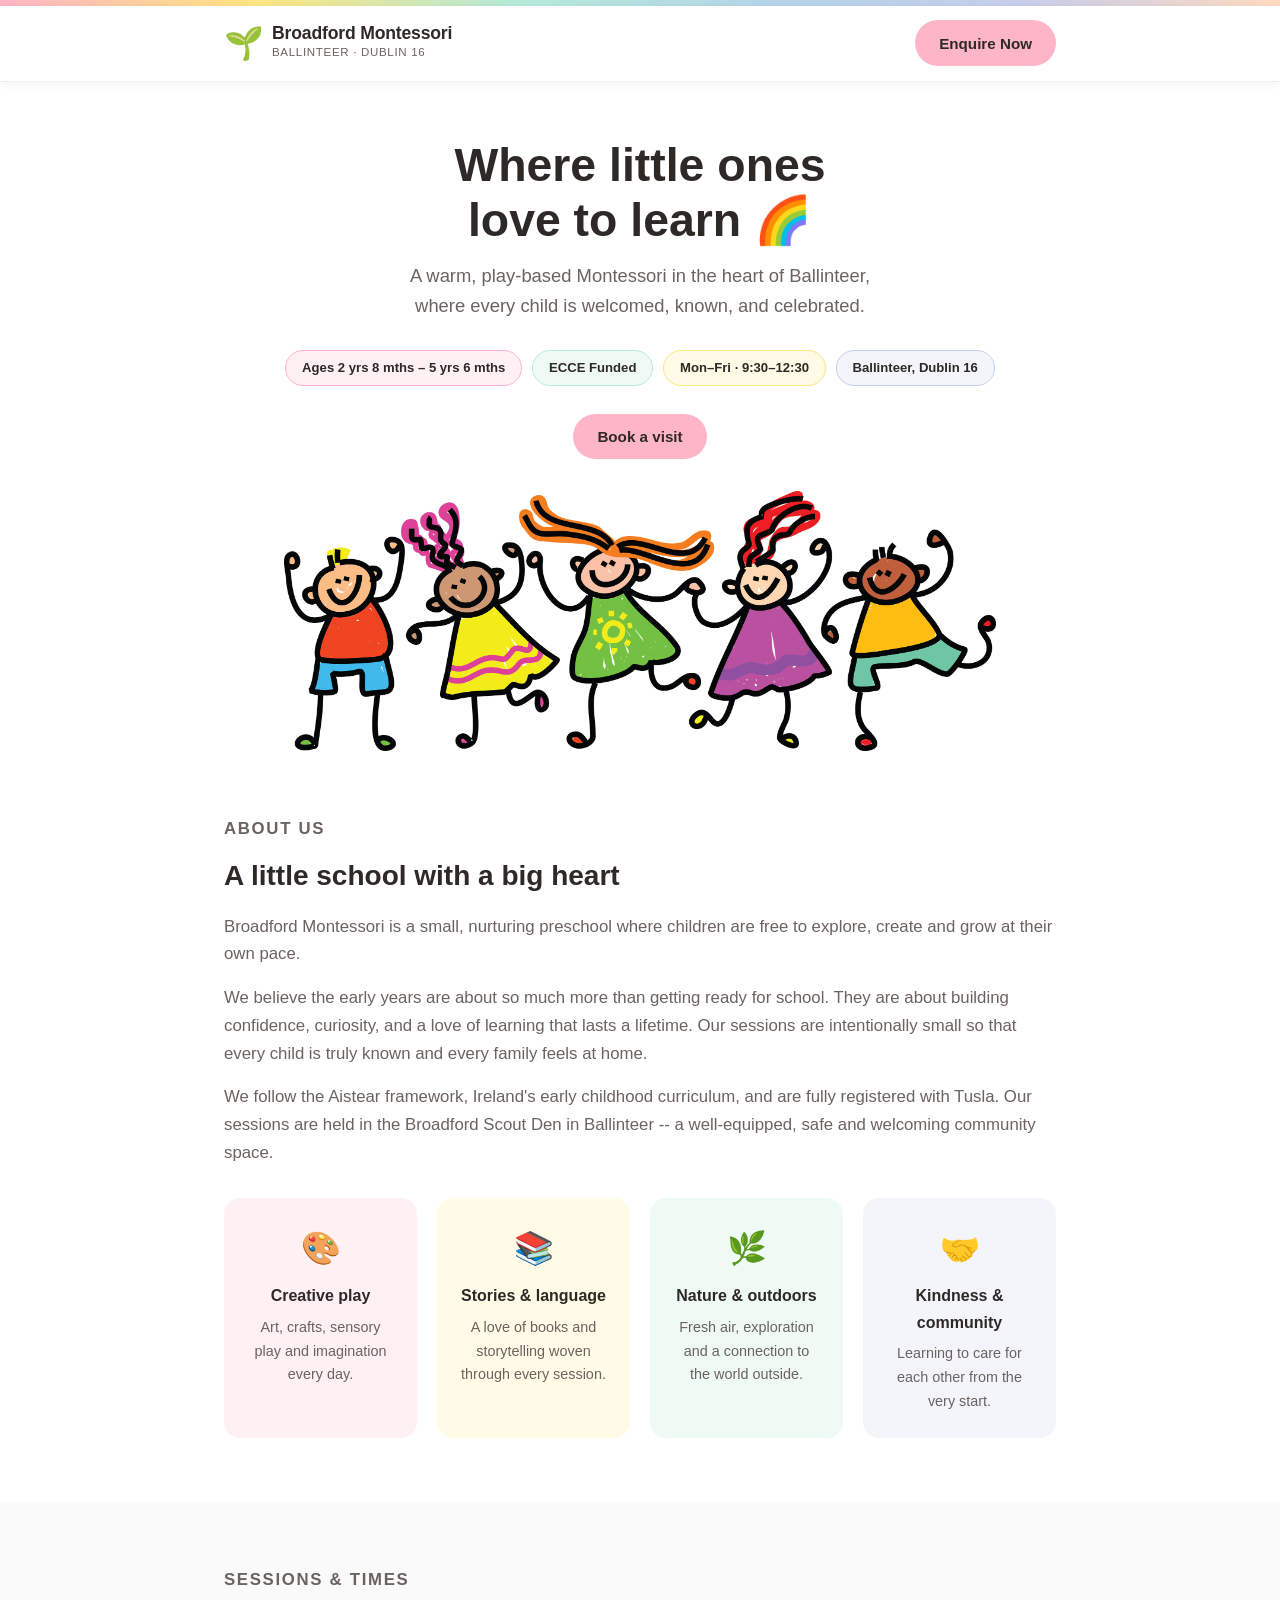
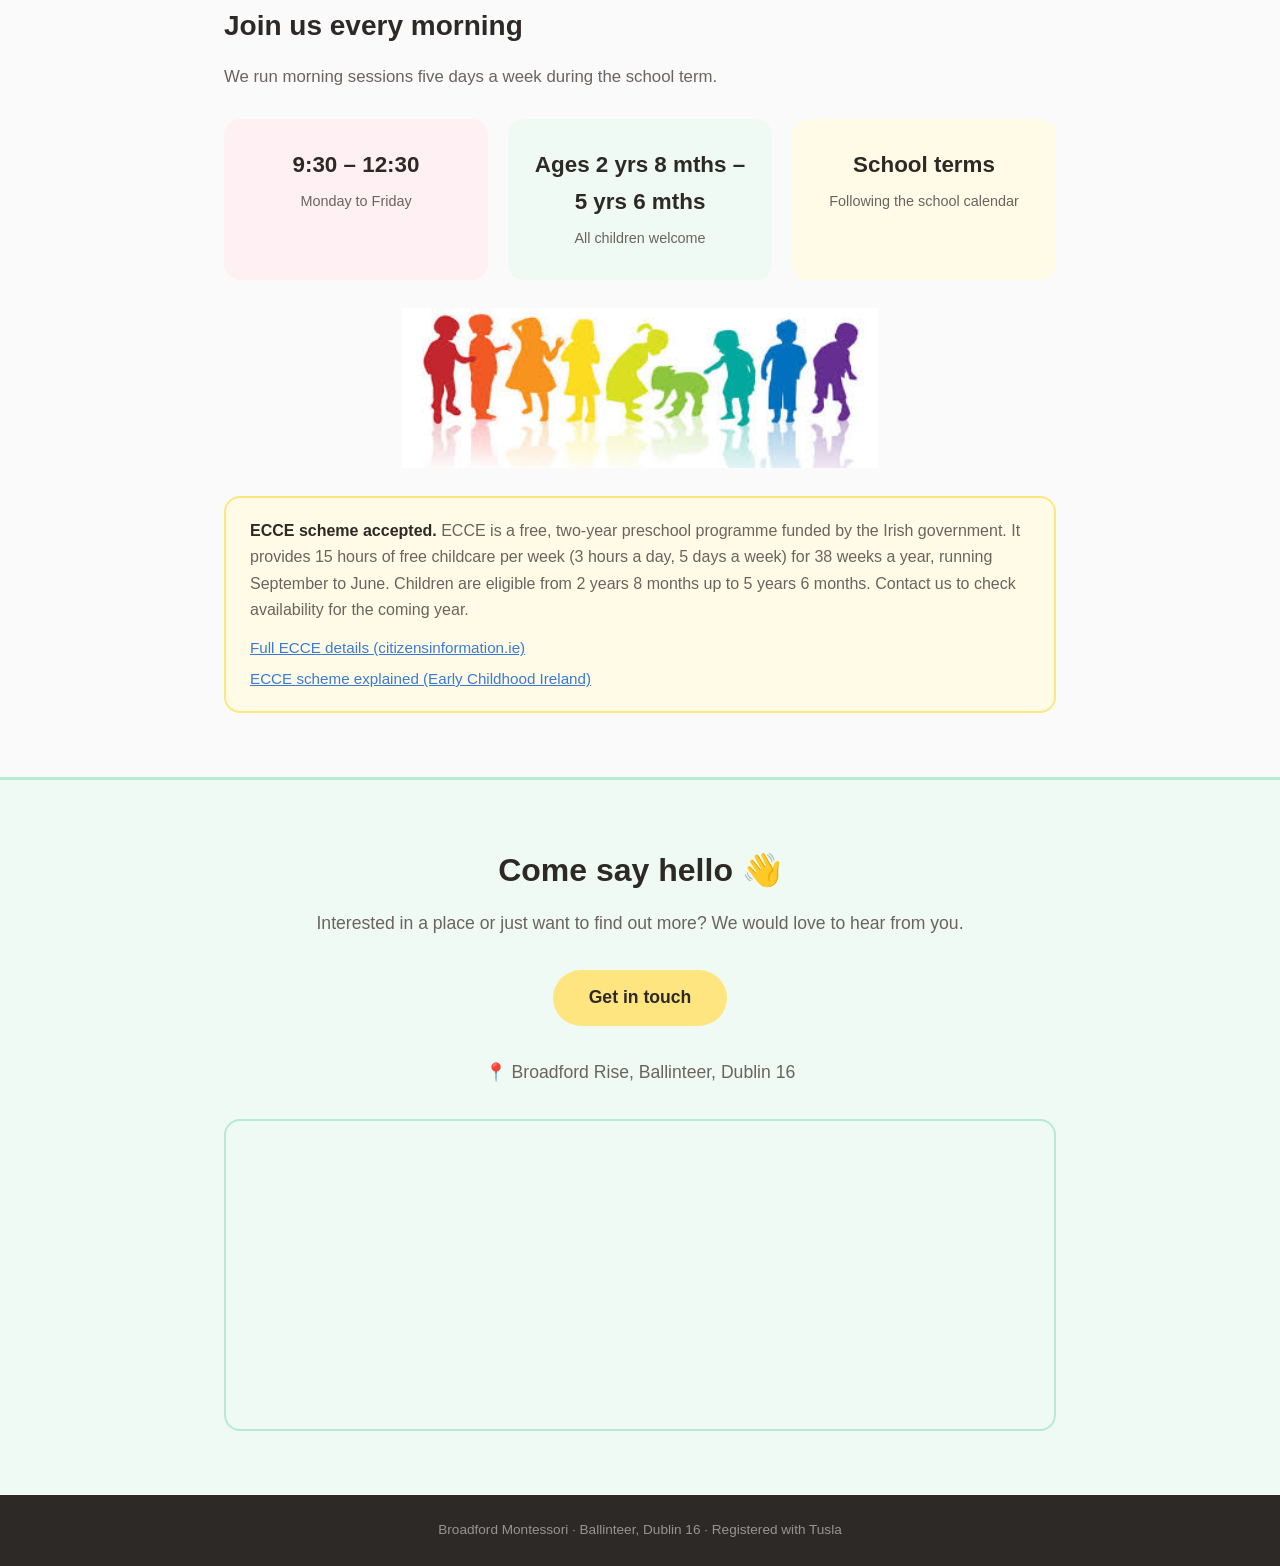
==== commit f14aa14e: "Update ages, session time, add den mention, fix ECCE info, remove em-dashes Co-Authored-By: Claude S" ====
--- a/index.html
+++ b/index.html
@@ -4,12 +4,12 @@
   <meta charset="UTF-8">
   <meta name="viewport" content="width=device-width, initial-scale=1.0">
   <title>Broadford Montessori | Play-Based Early Learning in Ballinteer, Dublin 16</title>
-  <meta name="description" content="Broadford Montessori offers play-based early learning for children aged 2.5–5.5 in Ballinteer, Dublin 16. ECCE funded. Morning sessions 9:00am–12:30pm.">
+  <meta name="description" content="Broadford Montessori offers play-based early learning for children aged 2 years 8 months to 5 years 6 months in Ballinteer, Dublin 16. ECCE funded. Morning sessions 9:30am–12:30pm.">
   <link rel="stylesheet" href="styles.css">
   <meta property="og:type" content="website">
   <meta property="og:site_name" content="Broadford Montessori">
   <meta property="og:title" content="Broadford Montessori | Play-Based Early Learning in Ballinteer">
-  <meta property="og:description" content="Play-based early learning for children aged 2.5–5.5 in Ballinteer, Dublin 16. ECCE funded. Morning sessions 9:00am–12:30pm.">
+  <meta property="og:description" content="Play-based early learning for children aged 2 years 8 months to 5 years 6 months in Ballinteer, Dublin 16. ECCE funded. Morning sessions 9:30am–12:30pm.">
   <meta property="og:url" content="https://broadfordmontessori.ie">
   <meta name="twitter:card" content="summary_large_image">
 </head>
@@ -34,11 +34,11 @@
     <div class="container">
       <div class="hero-text">
         <h1>Where little ones<br>love to learn 🌈</h1>
-        <p>A warm, play-based Montessori in the heart of Ballinteer — where every child is welcomed, known, and celebrated.</p>
+        <p>A warm, play-based Montessori in the heart of Ballinteer, where every child is welcomed, known, and celebrated.</p>
         <div class="hero-badges">
-          <span class="badge badge-pink">Ages 2.5–5.5</span>
+          <span class="badge badge-pink">Ages 2 yrs 8 mths – 5 yrs 6 mths</span>
           <span class="badge badge-mint">ECCE Funded</span>
-          <span class="badge badge-yellow">Mon–Fri · 9:00–12:30</span>
+          <span class="badge badge-yellow">Mon–Fri · 9:30–12:30</span>
           <span class="badge badge-lav">Ballinteer, Dublin 16</span>
         </div>
         <a href="#contact" class="btn btn-pink">Book a visit</a>
@@ -53,7 +53,7 @@
       <h2 class="section-title">A little school with a big heart</h2>
       <p class="lead">Broadford Montessori is a small, nurturing preschool where children are free to explore, create and grow at their own pace.</p>
       <p>We believe the early years are about so much more than getting ready for school. They are about building confidence, curiosity, and a love of learning that lasts a lifetime. Our sessions are intentionally small so that every child is truly known and every family feels at home.</p>
-      <p>We follow the Aistear framework, Ireland's early childhood curriculum, and are fully registered with Tusla.</p>
+      <p>We follow the Aistear framework, Ireland's early childhood curriculum, and are fully registered with Tusla. Our sessions are held in the Broadford Scout Den in Ballinteer -- a well-equipped, safe and welcoming community space.</p>
 
       <div class="pillars">
         <div class="pillar">
@@ -88,11 +88,11 @@
 
       <div class="sessions-row">
         <div class="session-card pink">
-          <span class="time">9:00 – 12:30</span>
+          <span class="time">9:30 – 12:30</span>
           <span class="label">Monday to Friday</span>
         </div>
         <div class="session-card mint">
-          <span class="time">Ages 2.5–5.5</span>
+          <span class="time">Ages 2 yrs 8 mths – 5 yrs 6 mths</span>
           <span class="label">All children welcome</span>
         </div>
         <div class="session-card yellow">
@@ -104,9 +104,9 @@
       <img src="assets/images/rainbow kids.jpeg" alt="Children playing" class="sessions-image" aria-hidden="true">
 
       <div class="ecce-box">
-        <strong>ECCE scheme accepted.</strong> The free preschool year is available to eligible children. Contact us to find out if your child qualifies and to check availability for the coming year.
+        <strong>ECCE scheme accepted.</strong> ECCE is a free, two-year preschool programme funded by the Irish government. It provides 15 hours of free childcare per week (3 hours a day, 5 days a week) for 38 weeks a year, running September to June. Children are eligible from 2 years 8 months up to 5 years 6 months. Contact us to check availability for the coming year.
         <div class="ecce-links">
-          <a href="https://www.gov.ie/en/department-of-children-disability-and-equality/publications/early-childhood-care-and-education-programme-ecce/" target="_blank" rel="noopener">About the ECCE programme (gov.ie)</a>
+          <a href="https://www.citizensinformation.ie/en/education/pre-school-education-and-childcare/early-childhood-care-and-education-scheme/" target="_blank" rel="noopener">Full ECCE details (citizensinformation.ie)</a>
           <a href="https://www.earlychildhoodireland.ie/childcare-search/the-ecce-scheme/" target="_blank" rel="noopener">ECCE scheme explained (Early Childhood Ireland)</a>
         </div>
       </div>
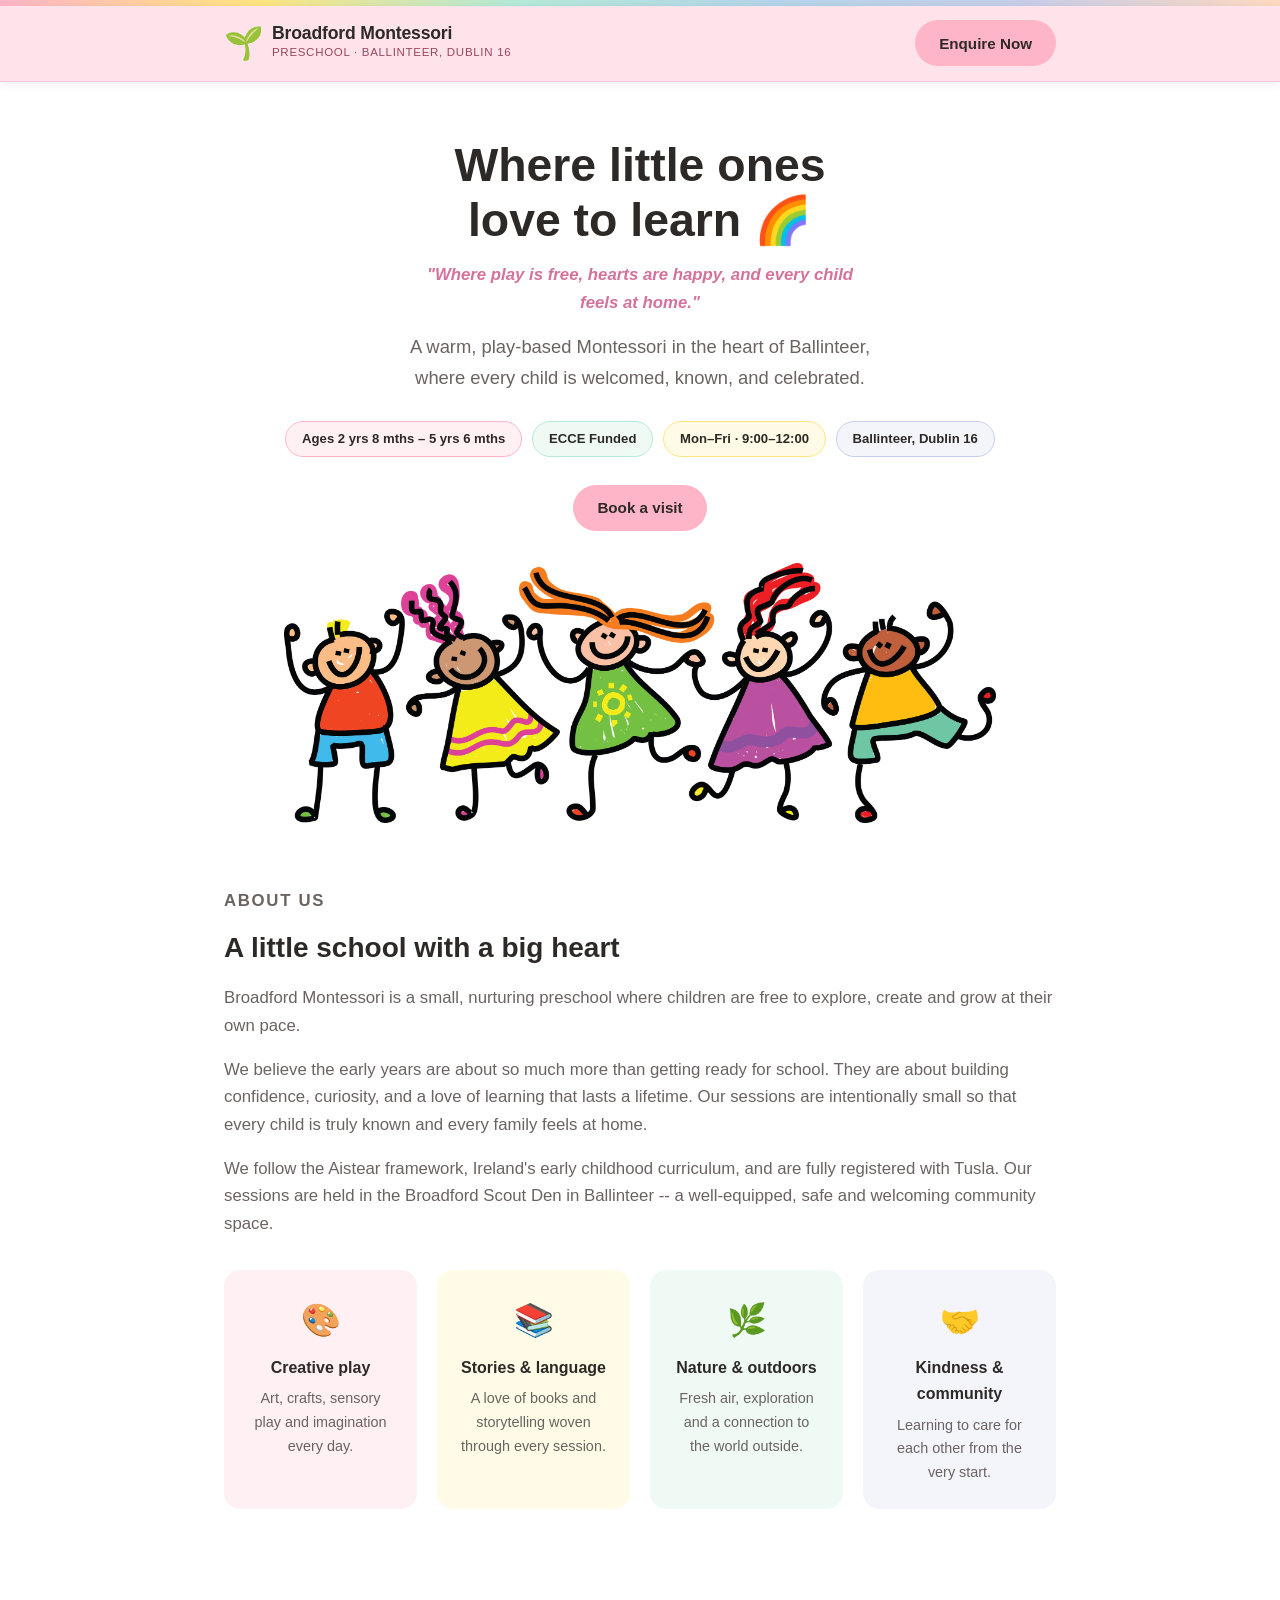
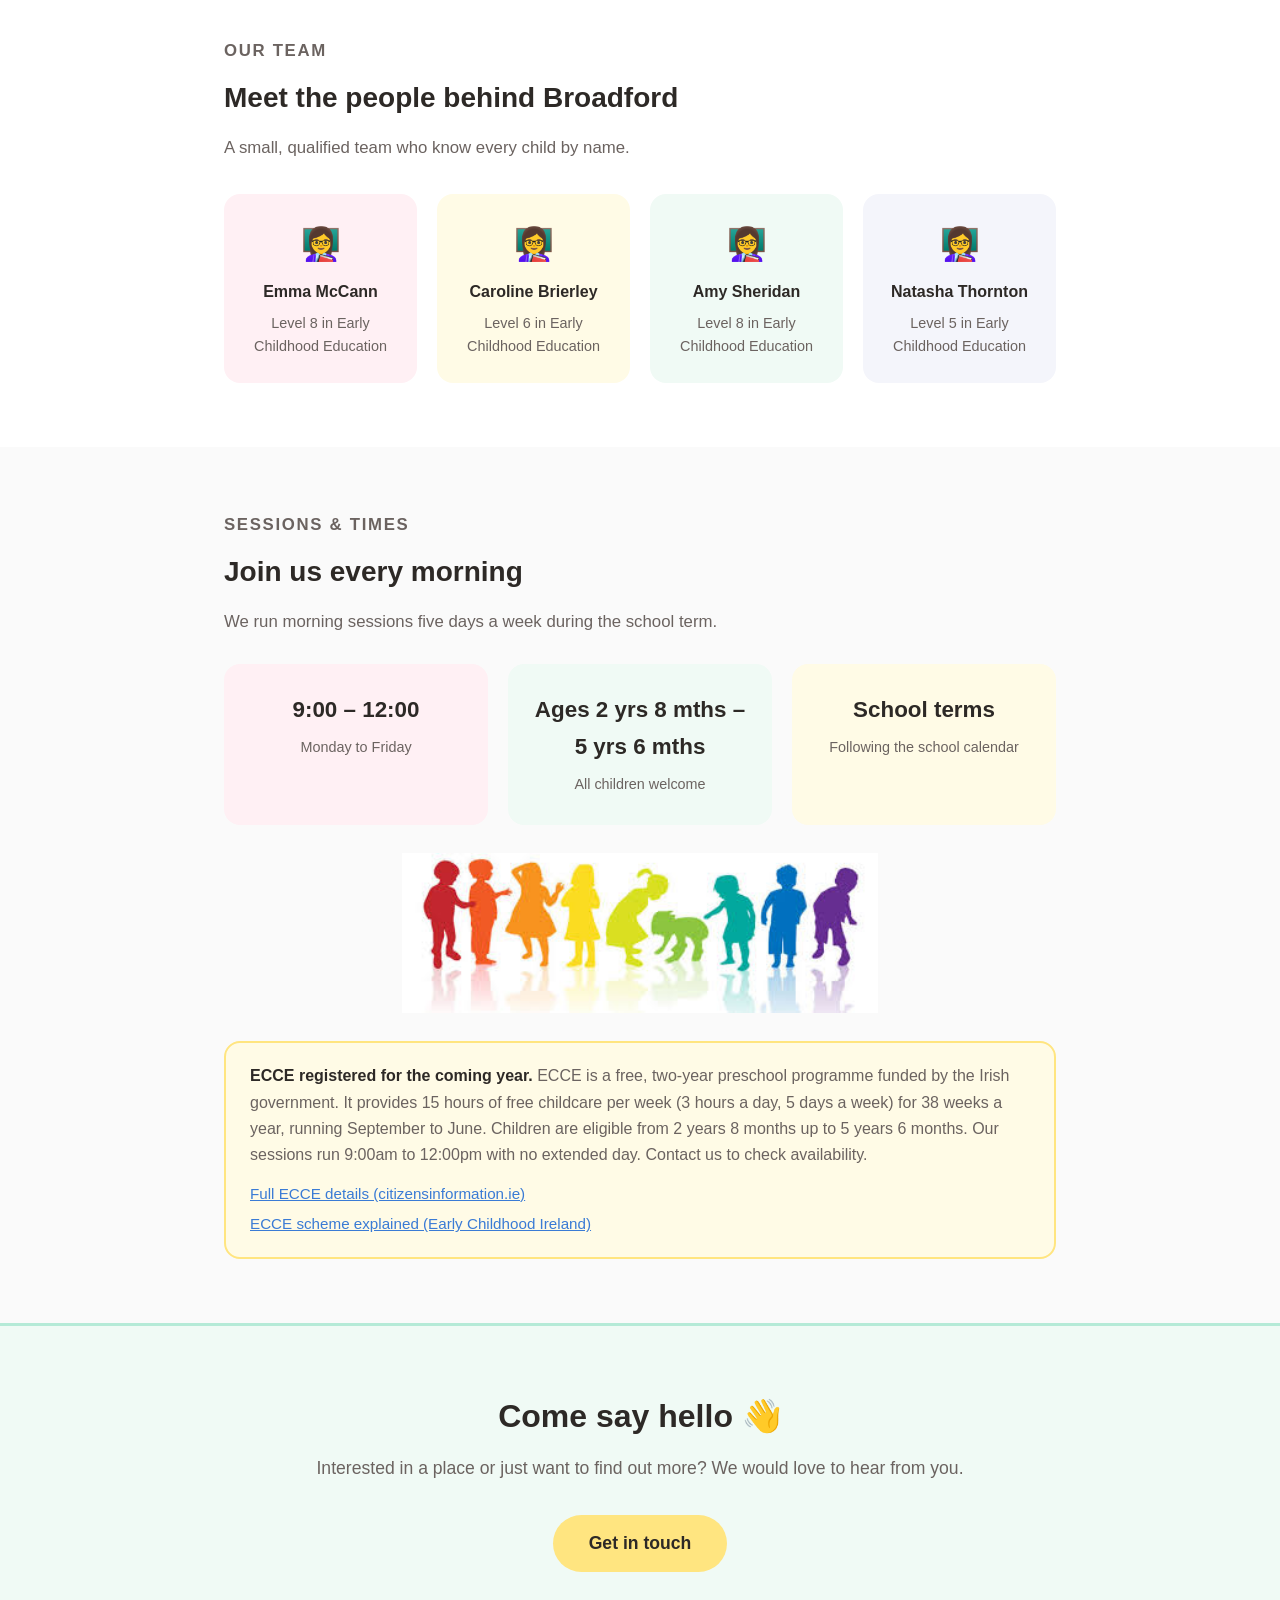
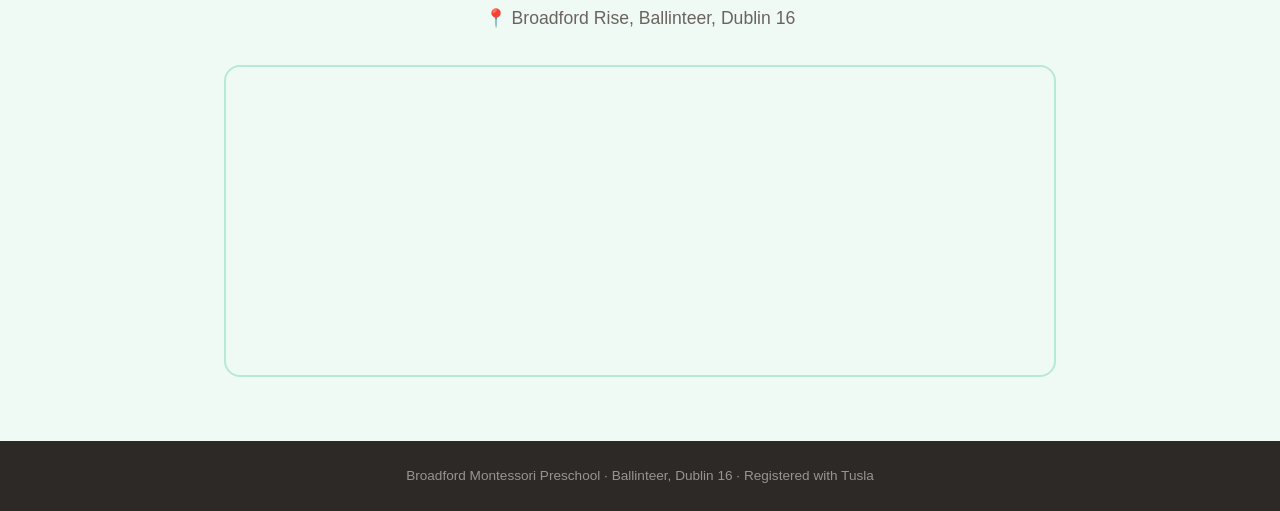
==== commit a2d1649e: "Add Emma's answers: team, tagline, correct hours, pink header - Official name "Broadford Montessori " ====
--- a/index.html
+++ b/index.html
@@ -3,13 +3,13 @@
 <head>
   <meta charset="UTF-8">
   <meta name="viewport" content="width=device-width, initial-scale=1.0">
-  <title>Broadford Montessori | Play-Based Early Learning in Ballinteer, Dublin 16</title>
-  <meta name="description" content="Broadford Montessori offers play-based early learning for children aged 2 years 8 months to 5 years 6 months in Ballinteer, Dublin 16. ECCE funded. Morning sessions 9:30am–12:30pm.">
+  <title>Broadford Montessori Preschool | Play-Based Early Learning in Ballinteer, Dublin 16</title>
+  <meta name="description" content="Broadford Montessori Preschool offers play-based early learning for children aged 2 years 8 months to 5 years 6 months in Ballinteer, Dublin 16. ECCE funded. Morning sessions 9:00am–12:00pm.">
   <link rel="stylesheet" href="styles.css">
   <meta property="og:type" content="website">
-  <meta property="og:site_name" content="Broadford Montessori">
-  <meta property="og:title" content="Broadford Montessori | Play-Based Early Learning in Ballinteer">
-  <meta property="og:description" content="Play-based early learning for children aged 2 years 8 months to 5 years 6 months in Ballinteer, Dublin 16. ECCE funded. Morning sessions 9:30am–12:30pm.">
+  <meta property="og:site_name" content="Broadford Montessori Preschool">
+  <meta property="og:title" content="Broadford Montessori Preschool | Play-Based Early Learning in Ballinteer">
+  <meta property="og:description" content="Play-based early learning for children aged 2 years 8 months to 5 years 6 months in Ballinteer, Dublin 16. ECCE funded. Morning sessions 9:00am–12:00pm.">
   <meta property="og:url" content="https://broadfordmontessori.ie">
   <meta name="twitter:card" content="summary_large_image">
 </head>
@@ -23,7 +23,7 @@
         <span class="logo-icon" aria-hidden="true">🌱</span>
         <span class="logo-text">
           <span class="logo-title">Broadford Montessori</span>
-          <span class="logo-sub">Ballinteer · Dublin 16</span>
+          <span class="logo-sub">Preschool · Ballinteer, Dublin 16</span>
         </span>
       </a>
       <a href="#contact" class="btn btn-pink header-cta">Enquire Now</a>
@@ -34,11 +34,12 @@
     <div class="container">
       <div class="hero-text">
         <h1>Where little ones<br>love to learn 🌈</h1>
+        <p class="tagline">"Where play is free, hearts are happy, and every child feels at home."</p>
         <p>A warm, play-based Montessori in the heart of Ballinteer, where every child is welcomed, known, and celebrated.</p>
         <div class="hero-badges">
           <span class="badge badge-pink">Ages 2 yrs 8 mths – 5 yrs 6 mths</span>
           <span class="badge badge-mint">ECCE Funded</span>
-          <span class="badge badge-yellow">Mon–Fri · 9:30–12:30</span>
+          <span class="badge badge-yellow">Mon–Fri · 9:00–12:00</span>
           <span class="badge badge-lav">Ballinteer, Dublin 16</span>
         </div>
         <a href="#contact" class="btn btn-pink">Book a visit</a>
@@ -80,6 +81,37 @@
     </div>
   </section>
 
+  <section class="section" id="team">
+    <div class="container">
+      <p class="section-label">Our team</p>
+      <h2 class="section-title">Meet the people behind Broadford</h2>
+      <p class="lead">A small, qualified team who know every child by name.</p>
+
+      <div class="pillars">
+        <div class="pillar">
+          <div class="pillar-icon">👩‍🏫</div>
+          <h3>Emma McCann</h3>
+          <p>Level 8 in Early Childhood Education</p>
+        </div>
+        <div class="pillar">
+          <div class="pillar-icon">👩‍🏫</div>
+          <h3>Caroline Brierley</h3>
+          <p>Level 6 in Early Childhood Education</p>
+        </div>
+        <div class="pillar">
+          <div class="pillar-icon">👩‍🏫</div>
+          <h3>Amy Sheridan</h3>
+          <p>Level 8 in Early Childhood Education</p>
+        </div>
+        <div class="pillar">
+          <div class="pillar-icon">👩‍🏫</div>
+          <h3>Natasha Thornton</h3>
+          <p>Level 5 in Early Childhood Education</p>
+        </div>
+      </div>
+    </div>
+  </section>
+
   <section class="section" style="background:#fafafa;" id="sessions">
     <div class="container">
       <p class="section-label">Sessions &amp; times</p>
@@ -88,7 +120,7 @@
 
       <div class="sessions-row">
         <div class="session-card pink">
-          <span class="time">9:30 – 12:30</span>
+          <span class="time">9:00 – 12:00</span>
           <span class="label">Monday to Friday</span>
         </div>
         <div class="session-card mint">
@@ -104,7 +136,7 @@
       <img src="assets/images/rainbow kids.jpeg" alt="Children playing" class="sessions-image" aria-hidden="true">
 
       <div class="ecce-box">
-        <strong>ECCE scheme accepted.</strong> ECCE is a free, two-year preschool programme funded by the Irish government. It provides 15 hours of free childcare per week (3 hours a day, 5 days a week) for 38 weeks a year, running September to June. Children are eligible from 2 years 8 months up to 5 years 6 months. Contact us to check availability for the coming year.
+        <strong>ECCE registered for the coming year.</strong> ECCE is a free, two-year preschool programme funded by the Irish government. It provides 15 hours of free childcare per week (3 hours a day, 5 days a week) for 38 weeks a year, running September to June. Children are eligible from 2 years 8 months up to 5 years 6 months. Our sessions run 9:00am to 12:00pm with no extended day. Contact us to check availability.
         <div class="ecce-links">
           <a href="https://www.citizensinformation.ie/en/education/pre-school-education-and-childcare/early-childhood-care-and-education-scheme/" target="_blank" rel="noopener">Full ECCE details (citizensinformation.ie)</a>
           <a href="https://www.earlychildhoodireland.ie/childcare-search/the-ecce-scheme/" target="_blank" rel="noopener">ECCE scheme explained (Early Childhood Ireland)</a>
@@ -127,7 +159,7 @@
 
   <footer class="site-footer">
     <div class="container">
-      <p>Broadford Montessori · Ballinteer, Dublin 16 · Registered with Tusla</p>
+      <p>Broadford Montessori Preschool · Ballinteer, Dublin 16 · Registered with Tusla</p>
     </div>
   </footer>
 
--- a/styles.css
+++ b/styles.css
@@ -45,13 +45,17 @@
 
 /* ── Header ── */
 .site-header {
-  background: var(--white);
-  border-bottom: 1px solid #f0eeeb;
+  background: #ffe3ea;
+  border-bottom: 1px solid #ffc7d6;
   padding: 0.9rem 0;
   position: sticky;
   top: 0;
   z-index: 100;
-  box-shadow: 0 2px 10px rgba(0,0,0,0.05);
+  box-shadow: 0 2px 10px rgba(0,0,0,0.08);
+}
+
+.site-header .logo-sub {
+  color: #99475c;
 }
 
 .header-inner {
@@ -127,6 +131,15 @@
   margin: 0 auto 1.75rem;
 }
 
+.hero .tagline {
+  font-size: 1.05rem;
+  font-style: italic;
+  font-weight: 600;
+  color: #d4729c;
+  max-width: 460px;
+  margin: 0 auto 1rem;
+}
+
 .hero-badges {
   display: flex;
   gap: 0.6rem;
